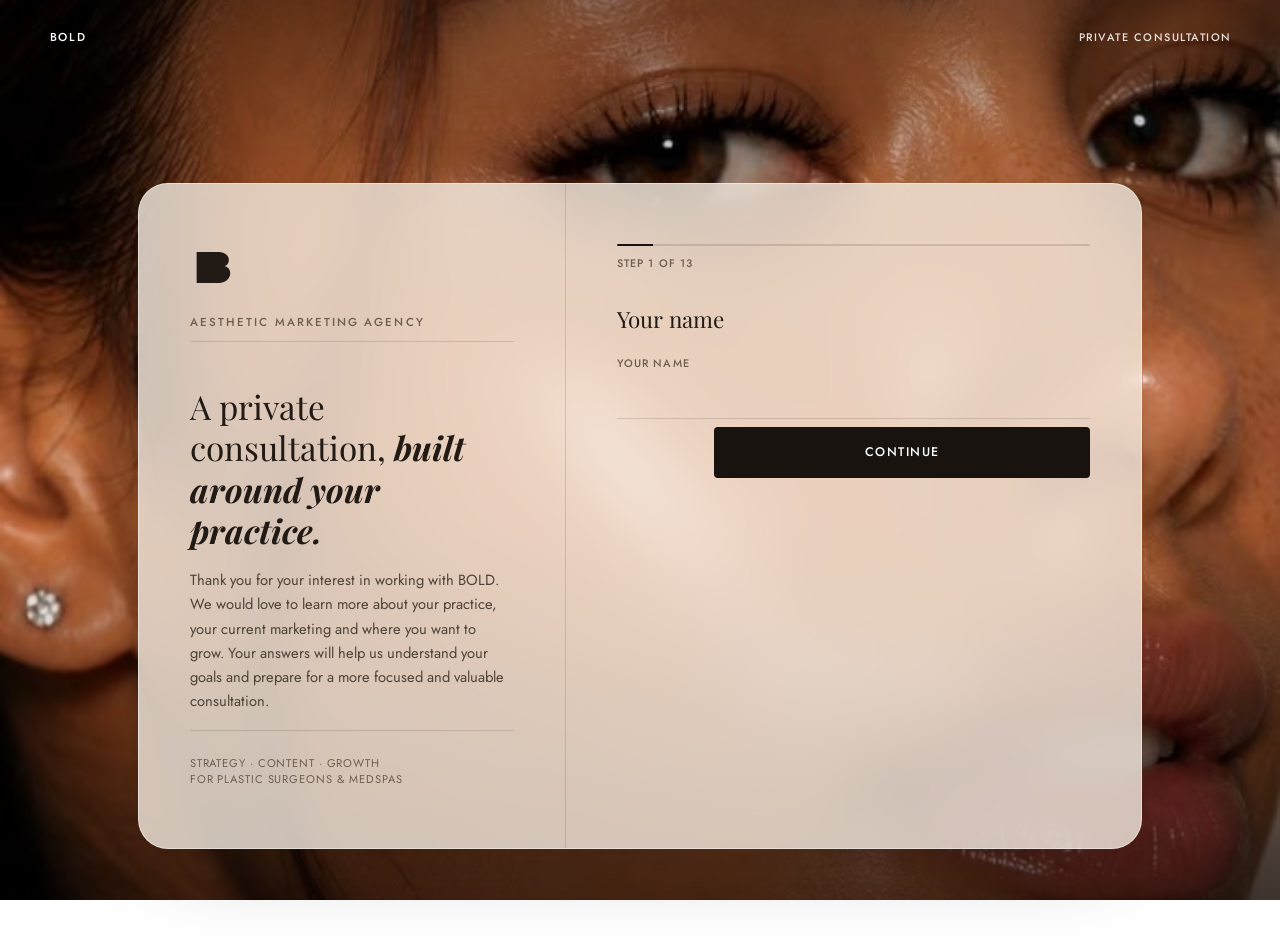
==== consultation/index.html @ db2fed60 "Add /consultation preview - multi-step BOLD Consultation form (not live) PREVIEW ONLY - on this bran" ====
<!doctype html>
<html lang="en">
<head>
  <meta charset="UTF-8" />
  <meta name="viewport" content="width=device-width, initial-scale=1, viewport-fit=cover" />
  <title>BOLD Consultation</title>
  <meta name="description" content="Request a consultation with BOLD, the aesthetic marketing agency for plastic surgeons and medspas." />
  <meta name="theme-color" content="#f4ede3" />
  <meta name="robots" content="noindex" />
  <link rel="canonical" href="https://boldbma.com/consultation/" />

  <link rel="icon" type="image/svg+xml" href="/public/assets/bold-logo.svg" />
  <link rel="icon" type="image/png" sizes="32x32" href="/public/assets/favicon-32.png" />
  <link rel="icon" type="image/png" sizes="16x16" href="/public/assets/favicon-16.png" />
  <link rel="apple-touch-icon" sizes="180x180" href="/public/assets/apple-touch-icon.png" />

  <link rel="preload" as="font" type="font/woff2" href="/public/fonts/jost-500-normal.woff2" crossorigin />
  <link rel="preload" as="font" type="font/woff2" href="/public/fonts/playfair-display-400-italic.woff2" crossorigin />
  <link rel="preload" as="font" type="font/woff2" href="/public/fonts/playfair-display-400-normal.woff2" crossorigin />
  <link rel="stylesheet" href="/css/fonts.css" />
  <link rel="stylesheet" href="/css/styles.css" />
  <link rel="stylesheet" href="/css/consultation.css" />
  <script>document.documentElement.classList.add('js');</script>
</head>
<body class="consult-body">

  <div class="bg-fixed" aria-hidden="true">
    <picture>
      <source srcset="/public/assets/bold-background.avif" type="image/avif" />
      <source srcset="/public/assets/bold-background.webp" type="image/webp" />
      <img src="/public/assets/bold-background.jpg" alt="" class="bg-fixed__img" fetchpriority="high" />
    </picture>
    <div class="bg-fixed__scrim"></div>
  </div>

  <a class="skip-link" href="#main">Skip to content</a>

  <header class="site-nav consult-nav">
    <nav class="site-nav__inner" aria-label="Primary">
      <ul class="site-nav__group site-nav__group--left">
        <li><a href="/">BOLD</a></li>
      </ul>
      <ul class="site-nav__group site-nav__group--right">
        <li><span class="consult-nav__eyebrow">Private Consultation</span></li>
      </ul>
    </nav>
  </header>

  <main id="main" class="consult-main">
    <div class="panel-wrap consult-panel-wrap">
      <div class="panel consult-panel" id="consult-panel">

        <!-- Intro -->
        <div class="consult-col consult-intro">
          <svg class="consult-logo" viewBox="0 0 2172 724" role="img" aria-label="BOLD">
            <title>BOLD</title>
            <use href="#bold-wordmark-path"></use>
          </svg>
          <p class="eyebrow">Aesthetic Marketing Agency</p>
          <h1 class="consult-intro__title">A private consultation, <em>built around your practice.</em></h1>
          <p class="consult-intro__copy">
            Thank you for your interest in working with BOLD. We would love to
            learn more about your practice, your current marketing and where
            you want to grow. Your answers will help us understand your goals
            and prepare for a more focused and valuable consultation.
          </p>
          <p class="consult-intro__meta">Strategy &middot; Content &middot; Growth<br />For Plastic Surgeons &amp; Medspas</p>
        </div>

        <!-- Form column -->
        <div class="consult-col consult-form-col">

          <div class="progress" aria-hidden="true">
            <div class="progress__track"><div class="progress__fill" id="progress-fill"></div></div>
            <p class="progress__label" id="progress-label">Step 1 of 13</p>
          </div>

          <form id="consult-form" class="consult-form" novalidate>
            <input type="hidden" name="leadSource" value="BOLD Outreach Consultation" />
            <input type="hidden" name="submissionId" id="submission-id" />

            <div class="steps" id="steps"></div>

            <div class="step-nav">
              <button type="button" class="step-btn step-btn--back" id="btn-back">Back</button>
              <button type="button" class="step-btn step-btn--next" id="btn-next">Continue</button>
              <button type="submit" class="submit-btn step-btn--submit" id="btn-submit" hidden>
                <span>Request Consultation</span>
                <svg viewBox="0 0 24 24" fill="none" stroke="currentColor" stroke-width="1.5"><path d="M5 12h14M13 6l6 6-6 6"/></svg>
              </button>
            </div>

            <p class="form-status" id="form-status" role="status" aria-live="polite"></p>
          </form>

          <div class="consult-success" id="consult-success" hidden>
            <p class="eyebrow">Consultation Received</p>
            <h2 class="consult-success__title">Thank you.</h2>
            <p>Your consultation request has been received.</p>
            <p>Our team will review your information carefully and be in touch with the next steps.</p>
            <p class="consult-success__sign">BOLD<br /><span>Aesthetic Marketing Agency</span></p>
          </div>

        </div>
      </div>
    </div>

    <svg width="0" height="0" style="position:absolute" aria-hidden="true">
      <defs>
        <path id="bold-wordmark-path" d="M 97 116 L 97 119 L 96 120 L 96 564 L 97 565 L 423 565 L 424 564 L 433 564 L 434 563 L 440 563 L 441 562 L 447 562 L 448 561 L 452 561 L 453 560 L 457 560 L 458 559 L 461 559 L 462 558 L 465 558 L 466 557 L 468 557 L 469 556 L 472 556 L 473 555 L 475 555 L 476 554 L 478 554 L 479 553 L 481 553 L 482 552 L 484 552 L 489 549 L 491 549 L 494 547 L 496 547 L 497 546 L 498 546 L 499 545 L 500 545 L 501 544 L 502 544 L 503 543 L 504 543 L 505 542 L 508 541 L 510 539 L 511 539 L 512 538 L 515 537 L 517 535 L 518 535 L 520 533 L 521 533 L 523 531 L 524 531 L 527 528 L 528 528 L 531 525 L 532 525 L 537 520 L 538 520 L 550 508 L 550 507 L 555 502 L 555 501 L 561 494 L 562 491 L 566 486 L 566 485 L 567 484 L 567 483 L 568 482 L 568 481 L 569 480 L 569 479 L 572 474 L 572 472 L 574 469 L 574 467 L 575 466 L 575 464 L 576 463 L 576 461 L 577 460 L 577 458 L 578 457 L 578 454 L 579 453 L 579 450 L 580 449 L 580 444 L 581 443 L 581 435 L 582 434 L 582 413 L 581 412 L 581 405 L 580 404 L 580 400 L 579 399 L 579 395 L 578 394 L 578 391 L 577 390 L 577 388 L 576 387 L 576 385 L 575 384 L 575 382 L 573 379 L 573 377 L 572 376 L 572 375 L 571 374 L 570 371 L 566 366 L 565 363 L 559 356 L 559 355 L 549 345 L 548 345 L 543 340 L 542 340 L 537 336 L 534 335 L 532 333 L 531 333 L 530 332 L 529 332 L 528 331 L 527 331 L 526 330 L 525 330 L 520 327 L 518 327 L 517 326 L 516 326 L 515 325 L 513 325 L 510 323 L 507 323 L 504 321 L 505 320 L 506 320 L 507 319 L 510 318 L 512 316 L 515 315 L 517 313 L 520 312 L 522 310 L 523 310 L 527 306 L 528 306 L 541 293 L 541 292 L 544 289 L 544 288 L 547 285 L 547 284 L 549 282 L 549 281 L 550 280 L 550 279 L 551 278 L 551 277 L 552 276 L 552 275 L 555 270 L 555 268 L 557 265 L 557 262 L 558 261 L 558 259 L 559 258 L 559 255 L 560 254 L 560 250 L 561 249 L 561 241 L 562 240 L 562 223 L 561 222 L 561 215 L 560 214 L 560 210 L 559 209 L 559 205 L 558 204 L 558 202 L 557 201 L 557 198 L 556 197 L 556 195 L 555 194 L 555 193 L 554 192 L 554 191 L 553 190 L 553 189 L 552 188 L 552 187 L 551 186 L 551 185 L 550 184 L 550 183 L 549 182 L 548 179 L 546 177 L 545 174 L 542 171 L 542 170 L 538 166 L 538 165 L 528 155 L 527 155 L 518 147 L 517 147 L 512 143 L 509 142 L 507 140 L 504 139 L 502 137 L 501 137 L 500 136 L 499 136 L 494 133 L 492 133 L 489 131 L 487 131 L 482 128 L 480 128 L 479 127 L 477 127 L 476 126 L 474 126 L 473 125 L 471 125 L 470 124 L 467 124 L 466 123 L 464 123 L 463 122 L 459 122 L 458 121 L 454 121 L 453 120 L 448 120 L 447 119 L 442 119 L 441 118 L 434 118 L 433 117 L 416 117 L 415 116 Z" fill="currentColor"/>
      </defs>
    </svg>
  </main>

  <script type="module" src="/consultation/consultation.js"></script>
</body>
</html>
---- css/fonts.css ----
/* Self-hosted BOLD site fonts (Latin subset only) — Playfair Display + Jost.
   Downloaded once from Google Fonts, served locally so the site has no
   third-party runtime dependency and no extra DNS/TLS round trip.
   Only the weights/styles actually used in css/styles.css are included. */

@font-face {
  font-family: 'Jost';
  font-style: normal;
  font-weight: 400;
  font-display: swap;
  src: url('/public/fonts/jost-400-normal.woff2') format('woff2');
}

@font-face {
  font-family: 'Jost';
  font-style: normal;
  font-weight: 500;
  font-display: swap;
  src: url('/public/fonts/jost-500-normal.woff2') format('woff2');
}

@font-face {
  font-family: 'Playfair Display';
  font-style: normal;
  font-weight: 400;
  font-display: swap;
  src: url('/public/fonts/playfair-display-400-normal.woff2') format('woff2');
}

@font-face {
  font-family: 'Playfair Display';
  font-style: italic;
  font-weight: 400;
  font-display: swap;
  src: url('/public/fonts/playfair-display-400-italic.woff2') format('woff2');
}

@font-face {
  font-family: 'Playfair Display';
  font-style: italic;
  font-weight: 700;
  font-display: swap;
  src: url('/public/fonts/playfair-display-700-italic.woff2') format('woff2');
}
---- css/styles.css ----
/* =========================================================
   BOLD — Aesthetic Marketing Agency
   Editorial aesthetic-campaign site. Fixed photograph background,
   content scrolls independently above it inside one translucent
   ivory panel. See README for architecture notes.
   ========================================================= */

/* ---------- Design tokens ---------- */
:root {
  --ivory: #f4ede3;
  --ivory-rgb: 244, 237, 227;
  --panel-bg: rgba(var(--ivory-rgb), 0.80);
  --panel-border: rgba(255, 255, 255, 0.45);
  --ink: #221b15;
  --ink-soft: #4d4238;
  --ink-faint: rgba(34, 27, 21, 0.14);
  --taupe: #6e5e4e;
  --white: #ffffff;
  --btn-black: #18130f;
  --btn-black-hover: #2b231c;

  --font-serif: "Playfair Display", Georgia, "Times New Roman", serif;
  --font-sans: "Jost", "Helvetica Neue", Helvetica, Arial, sans-serif;

  --nav-h: clamp(4.5rem, 9vh, 6rem);
  --panel-inset: clamp(1rem, 7vw, 14rem);
  --panel-radius: clamp(18px, 2.4vw, 30px);

  --ease: cubic-bezier(0.22, 1, 0.36, 1);
}

/* ---------- Reset ---------- */
*,
*::before,
*::after {
  box-sizing: border-box;
}

html {
  -webkit-text-size-adjust: 100%;
  text-size-adjust: 100%;
}

/* No overflow rule on html/body: setting `overflow` here (even just
   overflow-x) turns body into iOS Safari's scrolling container, which
   makes it compute position:fixed descendants relative to the document
   instead of the real viewport — breaking the fixed background below.
   The layout itself doesn't overflow horizontally, so this isn't needed. */
body {
  margin: 0;
  min-height: 100vh;
  /* Transparent: cream/ivory belongs only to the foreground panel/cards.
     The fixed photograph (.bg-fixed) is the page's only true background. */
  background: transparent;
  color: var(--ink);
  font-family: var(--font-sans);
  font-size: 16px;
  line-height: 1.5;
  -webkit-font-smoothing: antialiased;
}

img {
  max-width: 100%;
  display: block;
}

ul {
  list-style: none;
  margin: 0;
  padding: 0;
}

a {
  color: inherit;
  text-decoration: none;
}

button {
  font: inherit;
  color: inherit;
  background: none;
  border: none;
  cursor: pointer;
}

h1, h2, h3, p {
  margin: 0;
}

.sr-only {
  position: absolute;
  width: 1px;
  height: 1px;
  padding: 0;
  margin: -1px;
  overflow: hidden;
  clip: rect(0, 0, 0, 0);
  white-space: nowrap;
  border: 0;
}

.skip-link {
  position: absolute;
  top: -100%;
  left: 1rem;
  z-index: 100;
  background: var(--ink);
  color: var(--white);
  padding: 0.75rem 1.25rem;
  border-radius: 4px;
  font-family: var(--font-sans);
  font-size: 0.85rem;
  transition: top 0.2s var(--ease);
}

.skip-link:focus {
  top: 1rem;
}

:focus-visible {
  outline: 2px solid var(--ink);
  outline-offset: 3px;
}

.bg-fixed :focus-visible,
.site-nav :focus-visible,
.hero :focus-visible,
.site-footer :focus-visible {
  outline-color: var(--white);
}

/* ---------- Fixed beauty photograph background ---------- */
/* Uses position:fixed (not background-attachment:fixed) so it stays
   visually stationary across desktop AND mobile browsers, where
   background-attachment:fixed is unreliable/disabled (notably iOS Safari). */
.bg-fixed {
  position: fixed;
  inset: 0;
  z-index: -1;
  overflow: hidden;
  background: var(--ink);
}

.bg-fixed picture,
.bg-fixed__img {
  width: 100%;
  height: 100%;
  display: block;
}

.bg-fixed__img {
  object-fit: cover;
  object-position: 50% 28%;
}

.bg-fixed__scrim {
  position: absolute;
  inset: 0;
  background:
    linear-gradient(to bottom,
      rgba(0, 0, 0, 0.38) 0%,
      rgba(0, 0, 0, 0) 26%,
      rgba(0, 0, 0, 0) 60%,
      rgba(0, 0, 0, 0.58) 100%);
  pointer-events: none;
}

@media (min-width: 640px) {
  .bg-fixed__img {
    object-position: 50% 24%;
  }
}

@media (min-width: 1024px) {
  .bg-fixed__img {
    object-position: 50% 30%;
  }
}

/* ---------- Navigation ---------- */
.site-nav {
  position: relative;
  z-index: 20;
  padding: 1.5rem clamp(1.25rem, 4vw, 3rem) 0;
}

.site-nav__inner {
  display: flex;
  align-items: center;
  justify-content: space-between;
  gap: 1rem;
}

.site-nav__group {
  display: flex;
  align-items: center;
  gap: clamp(1.25rem, 2.5vw, 2.25rem);
}

.site-nav a {
  color: var(--white);
  font-family: var(--font-sans);
  font-size: 0.72rem;
  font-weight: 500;
  letter-spacing: 0.16em;
  text-transform: uppercase;
  text-shadow: 0 1px 8px rgba(0, 0, 0, 0.25);
  padding: 0.35rem 0.1rem;
  transition: opacity 0.2s var(--ease);
}

.site-nav a:hover,
.site-nav a:focus-visible {
  opacity: 0.72;
}

.site-nav__toggle {
  display: none;
  align-items: center;
  gap: 0.5rem;
  color: var(--white);
}

.site-nav__toggle-label {
  font-size: 0.7rem;
  letter-spacing: 0.16em;
  text-transform: uppercase;
  text-shadow: 0 1px 8px rgba(0, 0, 0, 0.25);
}

.site-nav__toggle-icon {
  position: relative;
  width: 20px;
  height: 1px;
  background: var(--white);
}

.site-nav__toggle-icon::before,
.site-nav__toggle-icon::after {
  content: "";
  position: absolute;
  left: 0;
  width: 20px;
  height: 1px;
  background: var(--white);
  transition: transform 0.2s var(--ease);
}

.site-nav__toggle-icon::before {
  top: -6px;
}

.site-nav__toggle-icon::after {
  top: 6px;
}

.site-nav__toggle[aria-expanded="true"] .site-nav__toggle-icon {
  background: transparent;
}

.site-nav__toggle[aria-expanded="true"] .site-nav__toggle-icon::before {
  transform: translateY(6px) rotate(45deg);
}

.site-nav__toggle[aria-expanded="true"] .site-nav__toggle-icon::after {
  transform: translateY(-6px) rotate(-45deg);
}

.mobile-menu {
  margin: 0.9rem clamp(1.25rem, 4vw, 3rem) 0;
  background: var(--panel-bg);
  backdrop-filter: blur(20px) saturate(1.1);
  -webkit-backdrop-filter: blur(20px) saturate(1.1);
  border: 1px solid var(--panel-border);
  border-radius: 16px;
  overflow: hidden;
}

.mobile-menu ul {
  display: flex;
  flex-direction: column;
}

.mobile-menu li + li {
  border-top: 1px solid var(--ink-faint);
}

.mobile-menu a {
  display: block;
  padding: 1rem 1.25rem;
  color: var(--ink);
  font-size: 0.75rem;
  font-weight: 500;
  letter-spacing: 0.14em;
  text-transform: uppercase;
}

@media (max-width: 719px) {
  .site-nav__group--left,
  .site-nav__group--right {
    display: none;
  }

  .site-nav__toggle {
    display: inline-flex;
    margin-left: auto;
  }
}

@media (min-width: 720px) {
  .mobile-menu {
    display: none !important;
  }
}

/* ---------- Hero ---------- */
.hero {
  position: relative;
  z-index: 5;
  display: flex;
  align-items: flex-start;
  justify-content: center;
  padding: clamp(2.5rem, 10vh, 6rem) clamp(1.25rem, 6vw, 3rem) 0;
  text-align: center;
}

.hero__inner {
  width: 100%;
  max-width: 1200px;
  display: flex;
  flex-direction: column;
  align-items: center;
}

.hero__logo {
  width: clamp(280px, 62vw, 920px);
  height: auto;
  color: var(--white);
  filter: drop-shadow(0 4px 24px rgba(0, 0, 0, 0.22));
}

.hero__slogan {
  margin-top: clamp(0.6rem, 2vw, 1.15rem);
  color: var(--white);
  font-family: var(--font-serif);
  font-style: italic;
  font-weight: 400;
  font-size: clamp(1rem, 2.3vw, 1.55rem);
  letter-spacing: 0.01em;
  text-shadow: 0 1px 12px rgba(0, 0, 0, 0.28);
}

.hero__slogan em {
  font-style: italic;
}

/* ---------- Panel wrap / translucent content panel ---------- */
.panel-wrap {
  position: relative;
  z-index: 10;
  padding: 0 var(--panel-inset);
  margin-top: clamp(2.25rem, 7vw, 9.25rem);
}

.panel {
  background: var(--panel-bg);
  backdrop-filter: blur(22px) saturate(1.15);
  -webkit-backdrop-filter: blur(22px) saturate(1.15);
  border: 1px solid var(--panel-border);
  border-radius: var(--panel-radius);
  box-shadow: 0 30px 80px -30px rgba(20, 14, 9, 0.4);
  display: grid;
  grid-template-columns: 1fr;
  overflow: hidden;
}

/* Panel starts visible by default (no-JS / progressive enhancement).
   Only when JS has confirmed it can run the reveal do we hide it first,
   then fade it in via .is-visible (see js/main.js). */
.js .panel {
  opacity: 0;
  transform: translateY(18px);
}

.js .panel.is-visible {
  opacity: 1;
  transform: none;
  transition: opacity 0.7s var(--ease), transform 0.7s var(--ease);
}

@media (prefers-reduced-motion: reduce) {
  .js .panel {
    opacity: 1;
    transform: none;
  }
}

.panel__col {
  padding: clamp(2rem, 5vw, 3.75rem) clamp(1.5rem, 4vw, 3.5rem);
}

.panel__col--enquiry {
  border-top: 1px solid var(--ink-faint);
}

@media (min-width: 900px) {
  .panel {
    grid-template-columns: 1fr 1fr;
  }

  .panel__col--enquiry {
    border-top: none;
    border-left: 1px solid var(--ink-faint);
  }
}

.eyebrow {
  font-family: var(--font-sans);
  font-size: 0.72rem;
  font-weight: 500;
  letter-spacing: 0.18em;
  text-transform: uppercase;
  color: var(--taupe);
  padding-bottom: 0.6rem;
  margin-bottom: clamp(1.25rem, 3vw, 1.75rem);
  border-bottom: 1px solid var(--ink-faint);
  display: inline-block;
}

/* ---------- About column ---------- */
/* Editorial "italic pivot" system: Roman setup -> bold italic emphasis ->
   Roman setup -> bold italic resolution. The contrast between the two
   treatments carries the emphasis, not a uniform italic statement. */
.about__statement {
  font-family: var(--font-serif);
  font-size: clamp(1.55rem, 3.1vw, 2.5rem);
  line-height: 1.08;
  letter-spacing: -0.015em;
  text-align: left;
  color: var(--ink);
  margin-bottom: clamp(1.25rem, 2.5vw, 1.75rem);
}

.about__statement .roman {
  font-weight: 400;
  font-style: normal;
}

.about__statement .bold-italic {
  font-weight: 700;
  font-style: italic;
}

.about__copy {
  font-family: var(--font-sans);
  font-size: 0.97rem;
  line-height: 1.7;
  color: var(--ink-soft);
  max-width: 42ch;
}

.about__copy + .about__copy {
  margin-top: 1rem;
}

.principles {
  margin-top: clamp(1.75rem, 3.5vw, 2.5rem);
  border-top: 1px solid var(--ink-faint);
}

.principles__item {
  display: flex;
  align-items: center;
  gap: 0.9rem;
  padding: 0.95rem 0;
  border-bottom: 1px solid var(--ink-faint);
}

.principles__icon {
  flex: none;
  width: 22px;
  height: 22px;
  color: var(--ink);
  opacity: 0.82;
}

.principles__icon svg {
  width: 100%;
  height: 100%;
}

.principles__label {
  font-family: var(--font-sans);
  font-size: 0.74rem;
  font-weight: 500;
  letter-spacing: 0.1em;
  text-transform: uppercase;
  color: var(--ink);
}

/* ---------- Enquiry form ---------- */
.enquiry-form {
  display: flex;
  flex-direction: column;
  gap: 1.35rem;
}

.field-row {
  display: grid;
  grid-template-columns: 1fr;
  gap: 1.35rem;
}

@media (min-width: 560px) {
  .field-row {
    grid-template-columns: 1fr 1fr;
    gap: 1.35rem 1.5rem;
  }
}

.field {
  display: flex;
  flex-direction: column;
}

.field label {
  font-family: var(--font-sans);
  font-size: 0.68rem;
  font-weight: 500;
  letter-spacing: 0.1em;
  text-transform: uppercase;
  color: var(--taupe);
  margin-bottom: 0.5rem;
}

.field input,
.field select,
.field textarea {
  font-family: var(--font-sans);
  font-size: 1rem;
  color: var(--ink);
  background: transparent;
  border: none;
  border-bottom: 1px solid var(--ink-faint);
  padding: 0.4rem 0.05rem 0.55rem;
  border-radius: 0;
  width: 100%;
  transition: border-color 0.2s var(--ease);
}

.field input::placeholder,
.field textarea::placeholder {
  color: var(--taupe);
  opacity: 0.75;
}

.field input:hover,
.field select:hover,
.field textarea:hover {
  border-bottom-color: rgba(34, 27, 21, 0.3);
}

.field input:focus,
.field select:focus,
.field textarea:focus {
  outline: none;
  border-bottom-color: var(--ink);
}

.field.is-touched input:invalid,
.field.is-touched select:invalid {
  border-bottom-color: #a33d2e;
}

.field--select select {
  appearance: none;
  -webkit-appearance: none;
  background-image: url("data:image/svg+xml,%3Csvg xmlns='http://www.w3.org/2000/svg' viewBox='0 0 24 24' fill='none' stroke='%236e5e4e' stroke-width='1.4' stroke-linecap='round' stroke-linejoin='round'%3E%3Cpath d='M6 9l6 6 6-6'/%3E%3C/svg%3E");
  background-repeat: no-repeat;
  background-position: right 0.1rem center;
  background-size: 14px;
  padding-right: 1.4rem;
  cursor: pointer;
}

.field--select select:invalid {
  color: var(--taupe);
}

.field--message textarea {
  border: 1px solid var(--ink-faint);
  border-radius: 4px;
  padding: 0.9rem 1rem;
  resize: vertical;
  min-height: 7.5rem;
  background: rgba(255, 255, 255, 0.3);
}

.field--message textarea:focus {
  border-color: var(--ink);
}

.form-status {
  font-family: var(--font-sans);
  font-size: 0.85rem;
  line-height: 1.5;
  color: var(--ink-soft);
  min-height: 1.2em;
}

.form-status[data-state="error"] {
  color: #a33d2e;
}

.form-status[data-state="success"] {
  color: #3f6b4a;
}

.submit-btn {
  display: flex;
  align-items: center;
  justify-content: space-between;
  width: 100%;
  background: var(--btn-black);
  color: var(--white);
  font-family: var(--font-sans);
  font-size: 0.8rem;
  font-weight: 500;
  letter-spacing: 0.14em;
  text-transform: uppercase;
  padding: 1.05rem 1.4rem;
  border-radius: 4px;
  transition: background-color 0.2s var(--ease), transform 0.2s var(--ease);
}

.submit-btn:hover {
  background: var(--btn-black-hover);
}

.submit-btn:active {
  transform: scale(0.99);
}

.submit-btn svg {
  width: 18px;
  height: 18px;
  transition: transform 0.2s var(--ease);
}

.submit-btn:hover svg {
  transform: translateX(3px);
}

.submit-btn:disabled {
  opacity: 0.6;
  cursor: default;
}

/* ---------- Footer ---------- */
.site-footer {
  position: relative;
  z-index: 5;
  display: flex;
  flex-direction: column;
  align-items: center;
  gap: 0.75rem;
  padding: clamp(2.5rem, 6vw, 3.5rem) 1.5rem clamp(2.25rem, 5vw, 3rem);
  color: var(--white);
  text-align: center;
}

.site-footer p {
  font-family: var(--font-sans);
  font-size: 0.72rem;
  letter-spacing: 0.08em;
  text-shadow: 0 1px 8px rgba(0, 0, 0, 0.25);
}

.site-footer__links {
  display: flex;
  gap: 1.5rem;
}

.site-footer__links a {
  font-family: var(--font-sans);
  font-size: 0.68rem;
  font-weight: 500;
  letter-spacing: 0.14em;
  text-transform: uppercase;
  text-shadow: 0 1px 8px rgba(0, 0, 0, 0.25);
  transition: opacity 0.2s var(--ease);
}

.site-footer__links a:hover,
.site-footer__links a:focus-visible {
  opacity: 0.72;
}

@media (min-width: 720px) {
  .site-footer {
    flex-direction: row;
    justify-content: space-between;
    padding-left: clamp(1.25rem, 4vw, 3rem);
    padding-right: clamp(1.25rem, 4vw, 3rem);
    text-align: left;
  }
}

/* ---------- Reduced motion ---------- */
@media (prefers-reduced-motion: reduce) {
  * {
    scroll-behavior: auto !important;
    animation-duration: 0.01ms !important;
    animation-iteration-count: 1 !important;
    transition-duration: 0.01ms !important;
  }
}

html {
  scroll-behavior: smooth;
}
---- css/consultation.css ----
/* BOLD Consultation — multi-step experience.
   Extends styles.css (same tokens, fonts, panel/field patterns) rather
   than redefining them, so this page stays visually identical to the
   rest of boldbma.com. Preview build — not linked from the live nav
   and not yet wired to a submission backend (see consultation.js). */

/* Author rules below set `display` on several elements that also use the
   native [hidden] attribute (the submit button, the success panel) — an
   explicit display value always beats the browser's default [hidden]
   rule, so this makes [hidden] win back, exactly as it should. */
[hidden] {
  display: none !important;
}

.consult-nav__eyebrow {
  font-family: var(--font-sans);
  font-size: 0.68rem;
  font-weight: 500;
  letter-spacing: 0.14em;
  text-transform: uppercase;
  color: var(--white);
  opacity: 0.85;
}

.consult-main {
  position: relative;
  z-index: 5;
  min-height: 100vh;
  display: flex;
  align-items: center;
  padding: clamp(6.5rem, 12vh, 8rem) clamp(1.25rem, 6vw, 3rem) clamp(3rem, 8vh, 5rem);
}

.consult-panel-wrap {
  width: 100%;
  padding: 0 var(--panel-inset);
  margin: 0 auto;
}

.consult-panel {
  grid-template-columns: 1fr;
}

/* This page has no scroll-reveal script (unlike the homepage's main.js) —
   the panel should simply always be visible, not fade in on scroll. */
.js .consult-panel,
.js .consult-panel.is-visible {
  opacity: 1 !important;
  transform: none !important;
}

@media (min-width: 900px) {
  .consult-panel {
    grid-template-columns: 0.85fr 1.15fr;
  }
}

.consult-col {
  padding: clamp(2rem, 5vw, 3.75rem) clamp(1.5rem, 4vw, 3.5rem);
}

.consult-intro {
  display: flex;
  flex-direction: column;
  gap: 1rem;
}

.consult-logo {
  width: clamp(110px, 14vw, 150px);
  height: auto;
  color: var(--ink);
  margin-bottom: 0.25rem;
}

.consult-intro__title {
  font-family: var(--font-serif);
  font-weight: 400;
  font-size: clamp(1.5rem, 2.6vw, 2.1rem);
  line-height: 1.25;
  color: var(--ink);
  margin: 0;
}

.consult-intro__title em {
  font-style: italic;
  font-weight: 700;
}

.consult-intro__copy {
  font-family: var(--font-sans);
  font-size: 0.92rem;
  line-height: 1.65;
  color: var(--ink-soft);
  margin: 0;
}

.consult-intro__meta {
  font-family: var(--font-sans);
  font-size: 0.7rem;
  letter-spacing: 0.08em;
  text-transform: uppercase;
  color: var(--taupe);
  margin-top: auto;
  padding-top: 1.5rem;
  border-top: 1px solid var(--ink-faint);
}

.consult-form-col {
  border-top: 1px solid var(--ink-faint);
}

@media (min-width: 900px) {
  .consult-form-col {
    border-top: none;
    border-left: 1px solid var(--ink-faint);
  }
}

/* ---------- Progress ---------- */
.progress {
  margin-bottom: 2rem;
}

.progress__track {
  height: 2px;
  background: var(--ink-faint);
  border-radius: 2px;
  overflow: hidden;
}

.progress__fill {
  height: 100%;
  width: 7.6923%; /* 1/13 */
  background: var(--btn-black);
  transition: width 0.4s var(--ease);
}

.progress__label {
  margin-top: 0.6rem;
  font-family: var(--font-sans);
  font-size: 0.68rem;
  font-weight: 500;
  letter-spacing: 0.1em;
  text-transform: uppercase;
  color: var(--taupe);
}

/* ---------- Steps ---------- */
.step {
  display: none;
  flex-direction: column;
  gap: 1.35rem;
  animation: step-in 0.35s var(--ease);
}

.step.is-active {
  display: flex;
}

@keyframes step-in {
  from { opacity: 0; transform: translateY(8px); }
  to { opacity: 1; transform: none; }
}

.step__question {
  font-family: var(--font-serif);
  font-size: clamp(1.15rem, 2vw, 1.4rem);
  font-weight: 400;
  color: var(--ink);
  margin: 0;
  line-height: 1.35;
}

.step__hint {
  font-family: var(--font-sans);
  font-size: 0.78rem;
  color: var(--taupe);
  margin: -0.75rem 0 0;
}

/* ---------- Choice cards (replaces native <select> for a premium,
   tappable multi-step interaction; text/email/textarea fields below
   reuse styles.css's existing .field pattern unchanged) ---------- */
.choice-group {
  display: flex;
  flex-direction: column;
  gap: 0.65rem;
}

.choice-card {
  position: relative;
  display: block;
  cursor: pointer;
}

.choice-card input {
  position: absolute;
  opacity: 0;
  width: 1px;
  height: 1px;
}

.choice-card__face {
  display: flex;
  align-items: center;
  justify-content: space-between;
  gap: 1rem;
  padding: 0.95rem 1.15rem;
  border: 1px solid var(--ink-faint);
  border-radius: 6px;
  background: rgba(255, 255, 255, 0.25);
  font-family: var(--font-sans);
  font-size: 0.92rem;
  color: var(--ink);
  transition: border-color 0.2s var(--ease), background-color 0.2s var(--ease);
}

.choice-card__dot {
  flex: 0 0 auto;
  width: 16px;
  height: 16px;
  border-radius: 50%;
  border: 1px solid var(--taupe);
  position: relative;
}

.choice-card__dot::after {
  content: "";
  position: absolute;
  inset: 3px;
  border-radius: 50%;
  background: var(--btn-black);
  transform: scale(0);
  transition: transform 0.15s var(--ease);
}

.choice-card:hover .choice-card__face {
  border-color: rgba(34, 27, 21, 0.35);
}

.choice-card input:checked + .choice-card__face {
  border-color: var(--ink);
  background: rgba(255, 255, 255, 0.55);
}

.choice-card input:checked + .choice-card__face .choice-card__dot::after {
  transform: scale(1);
}

.choice-card input:focus-visible + .choice-card__face {
  outline: 2px solid var(--ink);
  outline-offset: 2px;
}

/* Conditional follow-up shown inline under a choice question */
.conditional-field {
  overflow: hidden;
  max-height: 0;
  opacity: 0;
  transition: max-height 0.3s var(--ease), opacity 0.25s var(--ease), margin 0.3s var(--ease);
}

.conditional-field.is-visible {
  max-height: 12rem;
  opacity: 1;
  margin-top: 0.25rem;
}

/* ---------- Step navigation ---------- */
.step-nav {
  display: flex;
  gap: 0.9rem;
  margin-top: 0.5rem;
}

.step-btn {
  font-family: var(--font-sans);
  font-size: 0.78rem;
  font-weight: 500;
  letter-spacing: 0.12em;
  text-transform: uppercase;
  border-radius: 4px;
  padding: 0.95rem 1.3rem;
  transition: background-color 0.2s var(--ease), border-color 0.2s var(--ease), opacity 0.2s var(--ease);
}

.step-btn--back {
  background: transparent;
  border: 1px solid var(--ink-faint);
  color: var(--ink-soft);
}

.step-btn--back:hover {
  border-color: var(--ink);
}

.step-btn--back[disabled] {
  opacity: 0;
  pointer-events: none;
}

.step-btn--next {
  flex: 1;
  background: var(--btn-black);
  color: var(--white);
  border: none;
}

.step-btn--next:hover {
  background: var(--btn-black-hover);
}

.step-btn--submit {
  flex: 1;
}

/* ---------- Success state ---------- */
.consult-success {
  display: flex;
  flex-direction: column;
  gap: 0.9rem;
}

.consult-success p {
  font-family: var(--font-sans);
  font-size: 0.95rem;
  line-height: 1.6;
  color: var(--ink-soft);
  margin: 0;
}

.consult-success__title {
  font-family: var(--font-serif);
  font-style: italic;
  font-weight: 700;
  font-size: clamp(1.6rem, 3vw, 2.1rem);
  color: var(--ink);
  margin: 0;
}

.consult-success__sign {
  margin-top: 1rem !important;
  padding-top: 1.25rem;
  border-top: 1px solid var(--ink-faint);
  font-family: var(--font-sans);
  font-size: 0.7rem;
  letter-spacing: 0.14em;
  text-transform: uppercase;
  color: var(--ink);
}

.consult-success__sign span {
  display: block;
  margin-top: 0.3rem;
  font-size: 0.65rem;
  letter-spacing: 0.06em;
  color: var(--taupe);
  text-transform: none;
}

/* ---------- Responsive ---------- */
@media (max-width: 559px) {
  .consult-main {
    align-items: flex-start;
  }
  .consult-panel-wrap {
    padding: 0 1rem;
  }
  .consult-intro {
    padding-bottom: 0.5rem;
  }
  .step-nav {
    flex-direction: column-reverse;
  }
  .step-btn--back {
    text-align: center;
  }
}
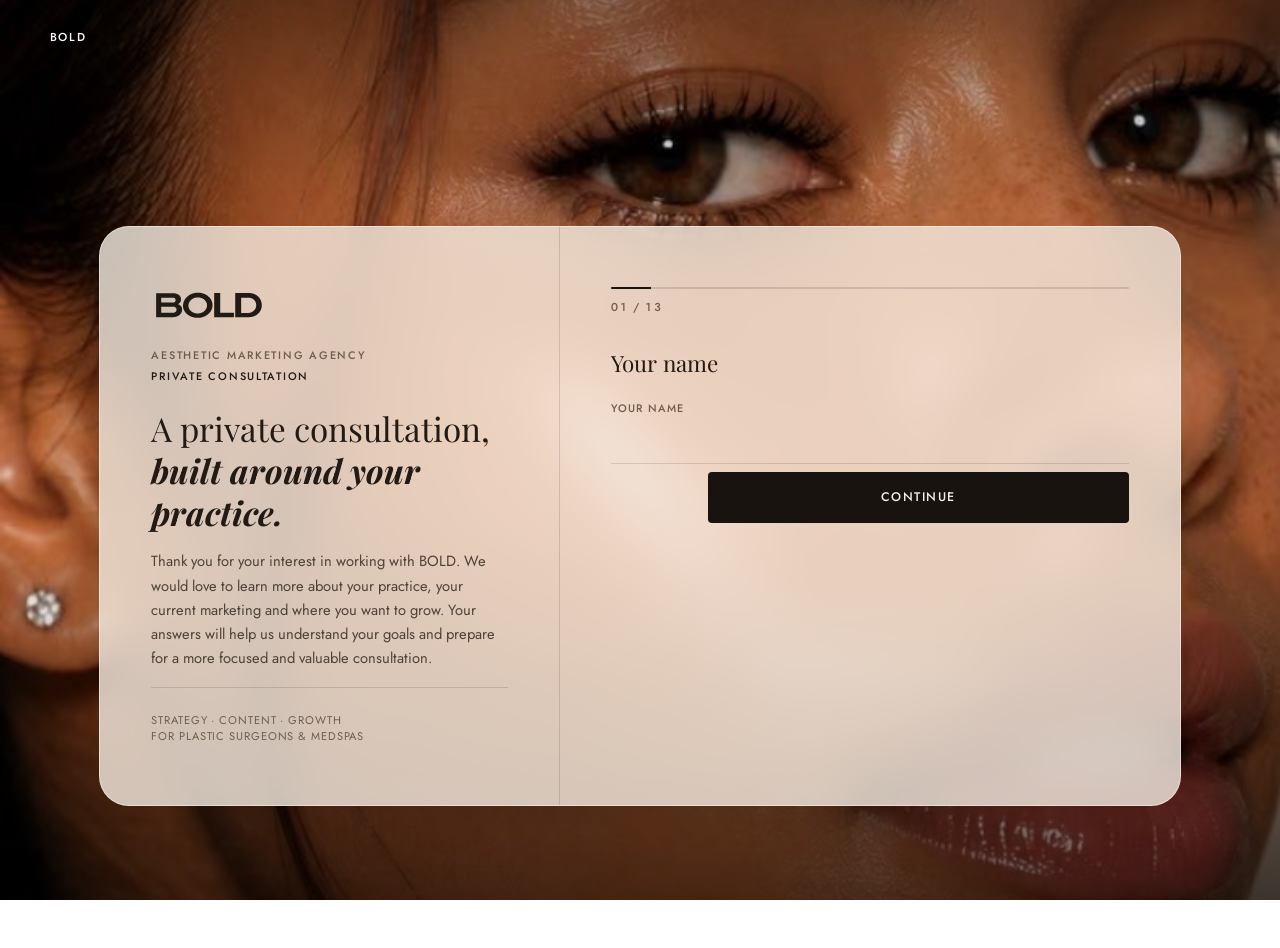
==== commit 7577547c: "Fix consultation nav bug + broken logo, redesign per founder feedback Two real bugs, both confirmed " ====
--- a/consultation/index.html
+++ b/consultation/index.html
@@ -40,9 +40,7 @@
       <ul class="site-nav__group site-nav__group--left">
         <li><a href="/">BOLD</a></li>
       </ul>
-      <ul class="site-nav__group site-nav__group--right">
-        <li><span class="consult-nav__eyebrow">Private Consultation</span></li>
-      </ul>
+      <ul class="site-nav__group site-nav__group--right"></ul>
     </nav>
   </header>
 
@@ -51,12 +49,15 @@
       <div class="panel consult-panel" id="consult-panel">
 
         <!-- Intro -->
-        <div class="consult-col consult-intro">
+        <div class="consult-col consult-intro" id="consult-intro">
           <svg class="consult-logo" viewBox="0 0 2172 724" role="img" aria-label="BOLD">
             <title>BOLD</title>
             <use href="#bold-wordmark-path"></use>
           </svg>
-          <p class="eyebrow">Aesthetic Marketing Agency</p>
+          <p class="consult-intro__eyebrows">
+            <span>Aesthetic Marketing Agency</span>
+            <span>Private Consultation</span>
+          </p>
           <h1 class="consult-intro__title">A private consultation, <em>built around your practice.</em></h1>
           <p class="consult-intro__copy">
             Thank you for your interest in working with BOLD. We would love to
@@ -72,7 +73,7 @@
 
           <div class="progress" aria-hidden="true">
             <div class="progress__track"><div class="progress__fill" id="progress-fill"></div></div>
-            <p class="progress__label" id="progress-label">Step 1 of 13</p>
+            <p class="progress__label" id="progress-label">01 / 13</p>
           </div>
 
           <form id="consult-form" class="consult-form" novalidate>
@@ -107,11 +108,11 @@
 
     <svg width="0" height="0" style="position:absolute" aria-hidden="true">
       <defs>
-        <path id="bold-wordmark-path" d="M 97 116 L 97 119 L 96 120 L 96 564 L 97 565 L 423 565 L 424 564 L 433 564 L 434 563 L 440 563 L 441 562 L 447 562 L 448 561 L 452 561 L 453 560 L 457 560 L 458 559 L 461 559 L 462 558 L 465 558 L 466 557 L 468 557 L 469 556 L 472 556 L 473 555 L 475 555 L 476 554 L 478 554 L 479 553 L 481 553 L 482 552 L 484 552 L 489 549 L 491 549 L 494 547 L 496 547 L 497 546 L 498 546 L 499 545 L 500 545 L 501 544 L 502 544 L 503 543 L 504 543 L 505 542 L 508 541 L 510 539 L 511 539 L 512 538 L 515 537 L 517 535 L 518 535 L 520 533 L 521 533 L 523 531 L 524 531 L 527 528 L 528 528 L 531 525 L 532 525 L 537 520 L 538 520 L 550 508 L 550 507 L 555 502 L 555 501 L 561 494 L 562 491 L 566 486 L 566 485 L 567 484 L 567 483 L 568 482 L 568 481 L 569 480 L 569 479 L 572 474 L 572 472 L 574 469 L 574 467 L 575 466 L 575 464 L 576 463 L 576 461 L 577 460 L 577 458 L 578 457 L 578 454 L 579 453 L 579 450 L 580 449 L 580 444 L 581 443 L 581 435 L 582 434 L 582 413 L 581 412 L 581 405 L 580 404 L 580 400 L 579 399 L 579 395 L 578 394 L 578 391 L 577 390 L 577 388 L 576 387 L 576 385 L 575 384 L 575 382 L 573 379 L 573 377 L 572 376 L 572 375 L 571 374 L 570 371 L 566 366 L 565 363 L 559 356 L 559 355 L 549 345 L 548 345 L 543 340 L 542 340 L 537 336 L 534 335 L 532 333 L 531 333 L 530 332 L 529 332 L 528 331 L 527 331 L 526 330 L 525 330 L 520 327 L 518 327 L 517 326 L 516 326 L 515 325 L 513 325 L 510 323 L 507 323 L 504 321 L 505 320 L 506 320 L 507 319 L 510 318 L 512 316 L 515 315 L 517 313 L 520 312 L 522 310 L 523 310 L 527 306 L 528 306 L 541 293 L 541 292 L 544 289 L 544 288 L 547 285 L 547 284 L 549 282 L 549 281 L 550 280 L 550 279 L 551 278 L 551 277 L 552 276 L 552 275 L 555 270 L 555 268 L 557 265 L 557 262 L 558 261 L 558 259 L 559 258 L 559 255 L 560 254 L 560 250 L 561 249 L 561 241 L 562 240 L 562 223 L 561 222 L 561 215 L 560 214 L 560 210 L 559 209 L 559 205 L 558 204 L 558 202 L 557 201 L 557 198 L 556 197 L 556 195 L 555 194 L 555 193 L 554 192 L 554 191 L 553 190 L 553 189 L 552 188 L 552 187 L 551 186 L 551 185 L 550 184 L 550 183 L 549 182 L 548 179 L 546 177 L 545 174 L 542 171 L 542 170 L 538 166 L 538 165 L 528 155 L 527 155 L 518 147 L 517 147 L 512 143 L 509 142 L 507 140 L 504 139 L 502 137 L 501 137 L 500 136 L 499 136 L 494 133 L 492 133 L 489 131 L 487 131 L 482 128 L 480 128 L 479 127 L 477 127 L 476 126 L 474 126 L 473 125 L 471 125 L 470 124 L 467 124 L 466 123 L 464 123 L 463 122 L 459 122 L 458 121 L 454 121 L 453 120 L 448 120 L 447 119 L 442 119 L 441 118 L 434 118 L 433 117 L 416 117 L 415 116 Z" fill="currentColor"/>
+        <path id="bold-wordmark-path" d="M 97 116 L 97 119 L 96 120 L 96 564 L 97 565 L 423 565 L 424 564 L 433 564 L 434 563 L 440 563 L 441 562 L 447 562 L 448 561 L 452 561 L 453 560 L 457 560 L 458 559 L 461 559 L 462 558 L 465 558 L 466 557 L 468 557 L 469 556 L 472 556 L 473 555 L 475 555 L 476 554 L 478 554 L 479 553 L 481 553 L 482 552 L 484 552 L 489 549 L 491 549 L 494 547 L 496 547 L 497 546 L 498 546 L 499 545 L 500 545 L 501 544 L 502 544 L 503 543 L 504 543 L 505 542 L 508 541 L 510 539 L 511 539 L 512 538 L 515 537 L 517 535 L 518 535 L 520 533 L 521 533 L 523 531 L 524 531 L 527 528 L 528 528 L 531 525 L 532 525 L 537 520 L 538 520 L 550 508 L 550 507 L 555 502 L 555 501 L 561 494 L 562 491 L 566 486 L 566 485 L 567 484 L 567 483 L 568 482 L 568 481 L 569 480 L 569 479 L 572 474 L 572 472 L 574 469 L 574 467 L 575 466 L 575 464 L 576 463 L 576 461 L 577 460 L 577 458 L 578 457 L 578 454 L 579 453 L 579 450 L 580 449 L 580 444 L 581 443 L 581 435 L 582 434 L 582 413 L 581 412 L 581 405 L 580 404 L 580 400 L 579 399 L 579 395 L 578 394 L 578 391 L 577 390 L 577 388 L 576 387 L 576 385 L 575 384 L 575 382 L 573 379 L 573 377 L 572 376 L 572 375 L 571 374 L 570 371 L 566 366 L 565 363 L 559 356 L 559 355 L 549 345 L 548 345 L 543 340 L 542 340 L 537 336 L 534 335 L 532 333 L 531 333 L 530 332 L 529 332 L 528 331 L 527 331 L 526 330 L 525 330 L 520 327 L 518 327 L 517 326 L 516 326 L 515 325 L 513 325 L 510 323 L 507 323 L 504 321 L 505 320 L 506 320 L 507 319 L 510 318 L 512 316 L 515 315 L 517 313 L 520 312 L 522 310 L 523 310 L 527 306 L 528 306 L 541 293 L 541 292 L 544 289 L 544 288 L 547 285 L 547 284 L 549 282 L 549 281 L 550 280 L 550 279 L 551 278 L 551 277 L 552 276 L 552 275 L 555 270 L 555 268 L 557 265 L 557 262 L 558 261 L 558 259 L 559 258 L 559 255 L 560 254 L 560 250 L 561 249 L 561 241 L 562 240 L 562 223 L 561 222 L 561 215 L 560 214 L 560 210 L 559 209 L 559 205 L 558 204 L 558 202 L 557 201 L 557 198 L 556 197 L 556 195 L 555 194 L 555 193 L 554 192 L 554 191 L 553 190 L 553 189 L 552 188 L 552 187 L 551 186 L 551 185 L 550 184 L 550 183 L 549 182 L 548 179 L 546 177 L 545 174 L 542 171 L 542 170 L 538 166 L 538 165 L 528 155 L 527 155 L 518 147 L 517 147 L 512 143 L 509 142 L 507 140 L 504 139 L 502 137 L 501 137 L 500 136 L 499 136 L 494 133 L 492 133 L 489 131 L 487 131 L 482 128 L 480 128 L 479 127 L 477 127 L 476 126 L 474 126 L 473 125 L 471 125 L 470 124 L 467 124 L 466 123 L 464 123 L 463 122 L 459 122 L 458 121 L 454 121 L 453 120 L 448 120 L 447 119 L 442 119 L 441 118 L 434 118 L 433 117 L 416 117 L 415 116 Z M 191 371 L 193 369 L 419 369 L 420 370 L 428 370 L 429 371 L 433 371 L 434 372 L 436 372 L 437 373 L 440 373 L 441 374 L 443 374 L 444 375 L 445 375 L 446 376 L 448 376 L 450 378 L 453 379 L 455 381 L 456 381 L 459 384 L 460 384 L 467 391 L 467 392 L 470 395 L 470 396 L 471 397 L 471 398 L 472 399 L 472 400 L 475 405 L 475 407 L 476 408 L 476 411 L 477 412 L 477 418 L 478 419 L 478 430 L 477 431 L 477 436 L 476 437 L 476 440 L 475 441 L 475 443 L 474 444 L 474 446 L 473 447 L 473 448 L 472 449 L 471 452 L 469 454 L 469 455 L 467 457 L 467 458 L 463 462 L 463 463 L 461 465 L 460 465 L 455 470 L 454 470 L 449 474 L 448 474 L 443 477 L 441 477 L 440 478 L 438 478 L 437 479 L 435 479 L 434 480 L 432 480 L 431 481 L 428 481 L 427 482 L 420 482 L 419 483 L 193 483 L 191 481 Z M 191 201 L 192 200 L 418 200 L 419 201 L 424 201 L 425 202 L 428 202 L 429 203 L 431 203 L 432 204 L 434 204 L 435 205 L 438 206 L 440 208 L 441 208 L 443 210 L 444 210 L 453 219 L 453 220 L 455 222 L 455 223 L 458 228 L 458 230 L 459 231 L 459 235 L 460 236 L 460 253 L 459 254 L 459 257 L 458 258 L 458 261 L 456 264 L 456 266 L 454 268 L 454 269 L 452 271 L 452 272 L 449 275 L 449 276 L 445 280 L 444 280 L 441 283 L 440 283 L 439 284 L 438 284 L 437 285 L 436 285 L 431 288 L 429 288 L 428 289 L 426 289 L 425 290 L 421 290 L 420 291 L 218 291 L 217 292 L 209 292 L 208 291 L 192 291 L 191 290 Z M 1577 114 L 1577 564 L 1578 565 L 1848 565 L 1849 564 L 1859 564 L 1860 563 L 1868 563 L 1869 562 L 1875 562 L 1876 561 L 1881 561 L 1882 560 L 1886 560 L 1887 559 L 1891 559 L 1892 558 L 1895 558 L 1896 557 L 1900 557 L 1901 556 L 1903 556 L 1904 555 L 1907 555 L 1908 554 L 1910 554 L 1911 553 L 1914 553 L 1915 552 L 1917 552 L 1918 551 L 1920 551 L 1921 550 L 1923 550 L 1924 549 L 1926 549 L 1929 547 L 1931 547 L 1932 546 L 1934 546 L 1935 545 L 1936 545 L 1937 544 L 1939 544 L 1944 541 L 1946 541 L 1947 540 L 1948 540 L 1949 539 L 1950 539 L 1951 538 L 1952 538 L 1953 537 L 1954 537 L 1955 536 L 1956 536 L 1957 535 L 1960 534 L 1962 532 L 1965 531 L 1967 529 L 1968 529 L 1969 528 L 1972 527 L 1974 525 L 1975 525 L 1977 523 L 1978 523 L 1980 521 L 1981 521 L 1984 518 L 1985 518 L 1987 516 L 1988 516 L 1992 512 L 1993 512 L 1998 507 L 1999 507 L 2023 483 L 2023 482 L 2027 478 L 2027 477 L 2031 473 L 2031 472 L 2037 465 L 2037 464 L 2041 459 L 2042 456 L 2044 454 L 2045 451 L 2047 449 L 2047 448 L 2048 447 L 2048 446 L 2049 445 L 2049 444 L 2050 443 L 2050 442 L 2051 441 L 2051 440 L 2052 439 L 2052 438 L 2053 437 L 2053 436 L 2056 431 L 2056 429 L 2058 426 L 2058 424 L 2060 421 L 2060 419 L 2062 416 L 2062 414 L 2063 413 L 2063 411 L 2064 410 L 2064 408 L 2065 407 L 2065 404 L 2066 403 L 2066 401 L 2067 400 L 2067 398 L 2068 397 L 2068 393 L 2069 392 L 2069 388 L 2070 387 L 2070 384 L 2071 383 L 2071 379 L 2072 378 L 2072 372 L 2073 371 L 2073 363 L 2074 362 L 2074 322 L 2073 321 L 2073 312 L 2072 311 L 2072 306 L 2071 305 L 2071 300 L 2070 299 L 2070 296 L 2069 295 L 2069 291 L 2068 290 L 2068 287 L 2067 286 L 2067 283 L 2066 282 L 2066 279 L 2065 278 L 2065 276 L 2064 275 L 2064 272 L 2063 271 L 2063 269 L 2062 268 L 2062 266 L 2061 265 L 2061 263 L 2060 262 L 2060 260 L 2058 257 L 2058 255 L 2057 254 L 2057 252 L 2054 247 L 2054 245 L 2053 244 L 2053 243 L 2052 242 L 2052 241 L 2051 240 L 2051 239 L 2050 238 L 2050 237 L 2049 236 L 2049 235 L 2048 234 L 2047 231 L 2045 229 L 2045 228 L 2044 227 L 2043 224 L 2041 222 L 2040 219 L 2038 217 L 2038 216 L 2036 214 L 2036 213 L 2033 210 L 2033 209 L 2030 206 L 2030 205 L 2027 202 L 2027 201 L 2024 198 L 2024 197 L 2015 188 L 2015 187 L 2002 174 L 2001 174 L 1994 167 L 1993 167 L 1989 163 L 1988 163 L 1985 160 L 1984 160 L 1977 154 L 1976 154 L 1974 152 L 1971 151 L 1966 147 L 1965 147 L 1964 146 L 1961 145 L 1959 143 L 1958 143 L 1953 140 L 1951 140 L 1950 139 L 1947 138 L 1945 136 L 1943 136 L 1938 133 L 1936 133 L 1935 132 L 1934 132 L 1933 131 L 1931 131 L 1928 129 L 1926 129 L 1925 128 L 1923 128 L 1922 127 L 1920 127 L 1919 126 L 1917 126 L 1916 125 L 1913 125 L 1912 124 L 1910 124 L 1909 123 L 1907 123 L 1906 122 L 1903 122 L 1902 121 L 1899 121 L 1898 120 L 1895 120 L 1894 119 L 1890 119 L 1889 118 L 1886 118 L 1885 117 L 1880 117 L 1879 116 L 1873 116 L 1872 115 L 1865 115 L 1864 114 L 1852 114 L 1851 113 L 1578 113 Z M 1688 201 L 1689 200 L 1835 200 L 1836 201 L 1844 201 L 1845 202 L 1851 202 L 1852 203 L 1857 203 L 1858 204 L 1861 204 L 1862 205 L 1865 205 L 1866 206 L 1869 206 L 1870 207 L 1872 207 L 1873 208 L 1875 208 L 1876 209 L 1878 209 L 1879 210 L 1881 210 L 1882 211 L 1884 211 L 1885 212 L 1886 212 L 1891 215 L 1893 215 L 1894 216 L 1895 216 L 1896 217 L 1899 218 L 1901 220 L 1904 221 L 1909 225 L 1912 226 L 1915 229 L 1916 229 L 1920 233 L 1921 233 L 1938 250 L 1938 251 L 1942 255 L 1942 256 L 1945 259 L 1945 260 L 1947 262 L 1947 263 L 1951 268 L 1952 271 L 1954 273 L 1954 274 L 1955 275 L 1955 276 L 1958 281 L 1958 283 L 1960 286 L 1960 288 L 1961 289 L 1961 291 L 1962 292 L 1962 294 L 1963 295 L 1963 297 L 1964 298 L 1964 300 L 1965 301 L 1965 304 L 1966 305 L 1966 308 L 1967 309 L 1967 314 L 1968 315 L 1968 320 L 1969 321 L 1969 329 L 1970 330 L 1970 352 L 1969 353 L 1969 362 L 1968 363 L 1968 368 L 1967 369 L 1967 372 L 1966 373 L 1966 377 L 1965 378 L 1965 380 L 1964 381 L 1964 384 L 1963 385 L 1963 387 L 1962 388 L 1962 390 L 1961 391 L 1961 393 L 1958 398 L 1958 400 L 1957 401 L 1957 402 L 1956 403 L 1956 404 L 1955 405 L 1955 406 L 1954 407 L 1954 408 L 1953 409 L 1952 412 L 1950 414 L 1949 417 L 1947 419 L 1947 420 L 1945 422 L 1945 423 L 1941 427 L 1941 428 L 1937 432 L 1937 433 L 1923 447 L 1922 447 L 1918 451 L 1917 451 L 1914 454 L 1913 454 L 1910 457 L 1909 457 L 1907 459 L 1906 459 L 1901 463 L 1900 463 L 1899 464 L 1898 464 L 1897 465 L 1894 466 L 1892 468 L 1891 468 L 1888 470 L 1886 470 L 1885 471 L 1884 471 L 1879 474 L 1877 474 L 1874 476 L 1872 476 L 1871 477 L 1869 477 L 1868 478 L 1865 478 L 1864 479 L 1862 479 L 1861 480 L 1859 480 L 1858 481 L 1855 481 L 1854 482 L 1850 482 L 1849 483 L 1844 483 L 1843 484 L 1837 484 L 1836 485 L 1827 485 L 1826 486 L 1689 486 L 1688 485 Z M 1184 113 L 1183 114 L 1183 565 L 1552 565 L 1553 564 L 1553 484 L 1549 484 L 1548 483 L 1407 483 L 1406 484 L 1405 484 L 1404 483 L 1393 483 L 1392 484 L 1368 484 L 1367 483 L 1356 483 L 1355 484 L 1339 484 L 1338 483 L 1326 483 L 1325 484 L 1303 484 L 1302 483 L 1297 483 L 1296 482 L 1296 113 Z M 811 113 L 810 114 L 807 114 L 806 115 L 803 115 L 802 116 L 799 116 L 798 117 L 796 117 L 795 118 L 792 118 L 791 119 L 789 119 L 788 120 L 785 120 L 784 121 L 782 121 L 781 122 L 779 122 L 778 123 L 776 123 L 775 124 L 773 124 L 772 125 L 770 125 L 769 126 L 768 126 L 767 127 L 765 127 L 762 129 L 760 129 L 759 130 L 758 130 L 753 133 L 751 133 L 750 134 L 749 134 L 748 135 L 747 135 L 746 136 L 745 136 L 744 137 L 743 137 L 742 138 L 741 138 L 740 139 L 739 139 L 738 140 L 737 140 L 736 141 L 735 141 L 734 142 L 733 142 L 732 143 L 729 144 L 727 146 L 726 146 L 725 147 L 724 147 L 722 149 L 719 150 L 717 152 L 716 152 L 714 154 L 713 154 L 711 156 L 710 156 L 708 158 L 707 158 L 705 160 L 704 160 L 702 162 L 701 162 L 699 164 L 698 164 L 695 167 L 694 167 L 688 173 L 687 173 L 683 177 L 682 177 L 659 200 L 659 201 L 653 207 L 653 208 L 648 213 L 648 214 L 646 216 L 646 217 L 643 220 L 643 221 L 641 223 L 641 224 L 639 226 L 639 227 L 637 229 L 637 230 L 633 235 L 632 238 L 630 240 L 630 241 L 629 242 L 628 245 L 626 247 L 626 248 L 625 249 L 625 250 L 624 251 L 624 252 L 623 253 L 623 254 L 622 255 L 622 256 L 619 261 L 619 263 L 616 268 L 616 270 L 615 271 L 615 272 L 614 273 L 614 275 L 612 278 L 612 280 L 611 281 L 611 283 L 610 284 L 610 286 L 609 287 L 609 289 L 608 290 L 608 293 L 607 294 L 607 296 L 606 297 L 606 299 L 605 300 L 605 303 L 604 304 L 604 308 L 603 309 L 603 313 L 602 314 L 602 319 L 601 320 L 601 326 L 600 327 L 600 336 L 599 337 L 599 367 L 600 368 L 600 377 L 601 378 L 601 384 L 602 385 L 602 389 L 603 390 L 603 394 L 604 395 L 604 398 L 605 399 L 605 401 L 606 402 L 606 405 L 607 406 L 607 408 L 608 409 L 608 411 L 609 412 L 609 414 L 610 415 L 610 417 L 611 418 L 611 420 L 613 423 L 613 425 L 614 426 L 614 427 L 615 428 L 615 429 L 618 434 L 618 436 L 619 437 L 620 440 L 622 442 L 622 443 L 623 444 L 624 447 L 626 449 L 626 450 L 627 451 L 627 452 L 629 454 L 629 455 L 630 456 L 631 459 L 633 461 L 633 462 L 636 465 L 636 466 L 640 470 L 640 471 L 643 474 L 643 475 L 650 482 L 650 483 L 672 505 L 673 505 L 680 512 L 681 512 L 684 515 L 685 515 L 688 518 L 689 518 L 696 524 L 697 524 L 699 526 L 700 526 L 702 528 L 703 528 L 705 530 L 706 530 L 711 534 L 712 534 L 713 535 L 714 535 L 715 536 L 718 537 L 720 539 L 723 540 L 725 542 L 726 542 L 727 543 L 728 543 L 729 544 L 730 544 L 735 547 L 737 547 L 738 548 L 739 548 L 740 549 L 741 549 L 746 552 L 748 552 L 753 555 L 755 555 L 756 556 L 757 556 L 758 557 L 760 557 L 763 559 L 765 559 L 766 560 L 768 560 L 769 561 L 771 561 L 772 562 L 774 562 L 775 563 L 777 563 L 778 564 L 780 564 L 781 565 L 783 565 L 784 566 L 787 566 L 788 567 L 790 567 L 791 568 L 794 568 L 795 569 L 798 569 L 799 570 L 802 570 L 803 571 L 807 571 L 808 572 L 812 572 L 813 573 L 818 573 L 819 574 L 823 574 L 824 575 L 831 575 L 832 576 L 839 576 L 840 577 L 852 577 L 853 578 L 896 578 L 897 577 L 908 577 L 909 576 L 916 576 L 917 575 L 923 575 L 924 574 L 929 574 L 930 573 L 934 573 L 935 572 L 938 572 L 939 571 L 943 571 L 944 570 L 947 570 L 948 569 L 951 569 L 952 568 L 955 568 L 956 567 L 958 567 L 959 566 L 962 566 L 963 565 L 965 565 L 966 564 L 968 564 L 969 563 L 972 563 L 973 562 L 975 562 L 976 561 L 978 561 L 981 559 L 983 559 L 984 558 L 986 558 L 987 557 L 989 557 L 990 556 L 991 556 L 992 555 L 994 555 L 997 553 L 999 553 L 1000 552 L 1001 552 L 1002 551 L 1003 551 L 1004 550 L 1005 550 L 1006 549 L 1007 549 L 1008 548 L 1009 548 L 1010 547 L 1011 547 L 1012 546 L 1013 546 L 1014 545 L 1015 545 L 1016 544 L 1017 544 L 1018 543 L 1019 543 L 1020 542 L 1021 542 L 1022 541 L 1023 541 L 1024 540 L 1025 540 L 1026 539 L 1029 538 L 1031 536 L 1034 535 L 1036 533 L 1037 533 L 1039 531 L 1042 530 L 1044 528 L 1045 528 L 1047 526 L 1048 526 L 1051 523 L 1052 523 L 1054 521 L 1055 521 L 1059 517 L 1060 517 L 1063 514 L 1064 514 L 1067 511 L 1068 511 L 1072 507 L 1073 507 L 1096 484 L 1096 483 L 1102 477 L 1102 476 L 1108 469 L 1108 468 L 1110 466 L 1110 465 L 1113 462 L 1113 461 L 1115 459 L 1115 458 L 1119 453 L 1120 450 L 1124 445 L 1124 444 L 1125 443 L 1125 442 L 1126 441 L 1126 440 L 1127 439 L 1127 438 L 1128 437 L 1129 434 L 1131 432 L 1131 430 L 1132 429 L 1132 428 L 1135 423 L 1135 421 L 1136 420 L 1136 419 L 1137 418 L 1137 416 L 1139 413 L 1139 411 L 1140 410 L 1140 408 L 1142 405 L 1142 402 L 1143 401 L 1143 399 L 1144 398 L 1144 395 L 1145 394 L 1145 392 L 1146 391 L 1146 388 L 1147 387 L 1147 382 L 1148 381 L 1148 377 L 1149 376 L 1149 371 L 1150 370 L 1150 361 L 1151 360 L 1151 322 L 1150 321 L 1150 313 L 1149 312 L 1149 307 L 1148 306 L 1148 301 L 1147 300 L 1147 296 L 1146 295 L 1146 291 L 1145 290 L 1145 288 L 1144 287 L 1144 284 L 1143 283 L 1143 280 L 1142 279 L 1142 277 L 1141 276 L 1141 274 L 1140 273 L 1140 271 L 1139 270 L 1139 268 L 1138 267 L 1138 265 L 1137 264 L 1137 262 L 1136 261 L 1136 260 L 1133 255 L 1133 253 L 1132 252 L 1132 251 L 1131 250 L 1131 249 L 1130 248 L 1130 247 L 1129 246 L 1129 245 L 1128 244 L 1128 243 L 1127 242 L 1127 241 L 1126 240 L 1125 237 L 1123 235 L 1123 234 L 1122 233 L 1121 230 L 1119 228 L 1118 225 L 1116 223 L 1116 222 L 1114 220 L 1114 219 L 1111 216 L 1111 215 L 1108 212 L 1108 211 L 1105 208 L 1105 207 L 1100 202 L 1100 201 L 1089 190 L 1089 189 L 1085 185 L 1084 185 L 1075 176 L 1074 176 L 1069 171 L 1068 171 L 1064 167 L 1063 167 L 1061 165 L 1060 165 L 1057 162 L 1056 162 L 1053 159 L 1052 159 L 1050 157 L 1047 156 L 1045 154 L 1044 154 L 1039 150 L 1038 150 L 1037 149 L 1034 148 L 1032 146 L 1031 146 L 1030 145 L 1029 145 L 1028 144 L 1027 144 L 1026 143 L 1025 143 L 1024 142 L 1023 142 L 1022 141 L 1021 141 L 1020 140 L 1019 140 L 1018 139 L 1017 139 L 1016 138 L 1015 138 L 1014 137 L 1013 137 L 1012 136 L 1011 136 L 1006 133 L 1004 133 L 1003 132 L 1002 132 L 999 130 L 997 130 L 994 128 L 992 128 L 991 127 L 989 127 L 988 126 L 986 126 L 983 124 L 981 124 L 980 123 L 978 123 L 977 122 L 975 122 L 974 121 L 972 121 L 971 120 L 968 120 L 967 119 L 965 119 L 964 118 L 961 118 L 960 117 L 957 117 L 956 116 L 954 116 L 953 115 L 949 115 L 948 114 L 945 114 L 944 113 L 940 113 L 939 112 L 934 112 L 933 111 L 928 111 L 927 110 L 921 110 L 920 109 L 912 109 L 911 108 L 901 108 L 900 107 L 854 107 L 853 108 L 843 108 L 842 109 L 835 109 L 834 110 L 828 110 L 827 111 L 822 111 L 821 112 L 816 112 L 815 113 Z M 842 197 L 848 197 L 849 196 L 856 196 L 857 195 L 872 195 L 873 194 L 875 194 L 876 195 L 896 195 L 897 196 L 905 196 L 906 197 L 912 197 L 913 198 L 917 198 L 918 199 L 922 199 L 923 200 L 927 200 L 928 201 L 930 201 L 931 202 L 933 202 L 934 203 L 936 203 L 937 204 L 939 204 L 940 205 L 942 205 L 943 206 L 945 206 L 948 208 L 950 208 L 951 209 L 953 209 L 954 210 L 955 210 L 956 211 L 957 211 L 958 212 L 959 212 L 960 213 L 961 213 L 962 214 L 963 214 L 964 215 L 965 215 L 966 216 L 969 217 L 971 219 L 972 219 L 973 220 L 976 221 L 978 223 L 979 223 L 981 225 L 982 225 L 984 227 L 985 227 L 989 231 L 990 231 L 994 235 L 995 235 L 1001 241 L 1002 241 L 1012 251 L 1012 252 L 1017 257 L 1017 258 L 1021 262 L 1021 263 L 1024 266 L 1024 267 L 1028 272 L 1029 275 L 1031 277 L 1031 278 L 1032 279 L 1032 280 L 1033 281 L 1033 282 L 1034 283 L 1034 284 L 1035 285 L 1035 286 L 1036 287 L 1036 288 L 1039 293 L 1039 295 L 1041 298 L 1041 301 L 1042 302 L 1042 304 L 1043 305 L 1043 307 L 1044 308 L 1044 310 L 1045 311 L 1045 315 L 1046 316 L 1046 321 L 1047 322 L 1047 327 L 1048 328 L 1048 339 L 1049 340 L 1049 350 L 1048 351 L 1048 360 L 1047 361 L 1047 367 L 1046 368 L 1046 372 L 1045 373 L 1045 377 L 1044 378 L 1044 381 L 1043 382 L 1043 384 L 1042 385 L 1042 387 L 1041 388 L 1041 390 L 1039 393 L 1039 395 L 1037 398 L 1037 400 L 1036 401 L 1036 402 L 1034 404 L 1034 405 L 1033 406 L 1033 407 L 1032 408 L 1032 409 L 1031 410 L 1031 411 L 1030 412 L 1029 415 L 1027 417 L 1027 418 L 1025 420 L 1025 421 L 1023 423 L 1023 424 L 1021 426 L 1021 427 L 1017 431 L 1017 432 L 1005 444 L 1005 445 L 1003 447 L 1002 447 L 995 454 L 994 454 L 991 457 L 990 457 L 983 463 L 982 463 L 980 465 L 977 466 L 972 470 L 971 470 L 970 471 L 967 472 L 965 474 L 964 474 L 959 477 L 957 477 L 956 478 L 955 478 L 950 481 L 948 481 L 945 483 L 943 483 L 942 484 L 940 484 L 939 485 L 937 485 L 936 486 L 934 486 L 933 487 L 931 487 L 930 488 L 928 488 L 927 489 L 923 489 L 922 490 L 919 490 L 918 491 L 915 491 L 914 492 L 909 492 L 908 493 L 903 493 L 902 494 L 893 494 L 892 495 L 855 495 L 854 494 L 846 494 L 845 493 L 839 493 L 838 492 L 834 492 L 833 491 L 829 491 L 828 490 L 824 490 L 823 489 L 821 489 L 820 488 L 817 488 L 816 487 L 814 487 L 813 486 L 810 486 L 807 484 L 805 484 L 804 483 L 802 483 L 801 482 L 800 482 L 799 481 L 797 481 L 792 478 L 790 478 L 789 477 L 788 477 L 787 476 L 786 476 L 785 475 L 784 475 L 783 474 L 782 474 L 781 473 L 780 473 L 779 472 L 776 471 L 774 469 L 773 469 L 768 465 L 767 465 L 766 464 L 765 464 L 763 462 L 762 462 L 759 459 L 758 459 L 753 454 L 752 454 L 747 449 L 746 449 L 738 441 L 738 440 L 730 432 L 730 431 L 727 428 L 727 427 L 725 425 L 725 424 L 721 419 L 721 418 L 720 417 L 719 414 L 717 412 L 717 411 L 716 410 L 716 409 L 715 408 L 715 407 L 714 406 L 714 405 L 713 404 L 713 403 L 710 398 L 710 396 L 708 393 L 708 390 L 707 389 L 707 387 L 706 386 L 706 383 L 705 382 L 705 379 L 704 378 L 704 374 L 703 373 L 703 369 L 702 368 L 702 361 L 701 360 L 701 338 L 702 337 L 702 329 L 703 328 L 703 323 L 704 322 L 704 319 L 705 318 L 705 315 L 706 314 L 706 311 L 707 310 L 707 308 L 708 307 L 708 305 L 709 304 L 709 302 L 710 301 L 710 299 L 712 296 L 712 294 L 713 293 L 713 292 L 714 291 L 715 288 L 717 286 L 717 285 L 718 284 L 718 283 L 719 282 L 720 279 L 722 277 L 723 274 L 725 272 L 725 271 L 727 269 L 727 268 L 730 265 L 730 264 L 733 261 L 733 260 L 743 250 L 743 249 L 746 247 L 746 246 L 750 242 L 751 242 L 757 236 L 758 236 L 767 228 L 768 228 L 770 226 L 773 225 L 775 223 L 776 223 L 781 219 L 782 219 L 783 218 L 784 218 L 785 217 L 786 217 L 787 216 L 788 216 L 789 215 L 790 215 L 791 214 L 792 214 L 793 213 L 794 213 L 795 212 L 796 212 L 801 209 L 803 209 L 804 208 L 806 208 L 809 206 L 811 206 L 812 205 L 814 205 L 815 204 L 817 204 L 818 203 L 820 203 L 821 202 L 824 202 L 825 201 L 827 201 L 828 200 L 831 200 L 832 199 L 836 199 L 837 198 L 841 198 Z" fill="currentColor" fill-rule="evenodd"/>
       </defs>
     </svg>
   </main>
 
-  <script type="module" src="/consultation/consultation.js"></script>
+  <script src="/consultation/consultation.js"></script>
 </body>
 </html>
--- a/css/consultation.css
+++ b/css/consultation.css
@@ -12,16 +12,6 @@
   display: none !important;
 }
 
-.consult-nav__eyebrow {
-  font-family: var(--font-sans);
-  font-size: 0.68rem;
-  font-weight: 500;
-  letter-spacing: 0.14em;
-  text-transform: uppercase;
-  color: var(--white);
-  opacity: 0.85;
-}
-
 .consult-main {
   position: relative;
   z-index: 5;
@@ -31,9 +21,13 @@
   padding: clamp(6.5rem, 12vh, 8rem) clamp(1.25rem, 6vw, 3rem) clamp(3rem, 8vh, 5rem);
 }
 
+/* A larger, more expansive panel than the homepage's — this experience
+   should feel like its own private room, not a form squeezed into the
+   site's usual content width. */
 .consult-panel-wrap {
   width: 100%;
-  padding: 0 var(--panel-inset);
+  max-width: 1400px;
+  padding: 0 clamp(1rem, 4vw, 4rem);
   margin: 0 auto;
 }
 
@@ -66,10 +60,33 @@
 }
 
 .consult-logo {
-  width: clamp(110px, 14vw, 150px);
+  width: clamp(84px, 10vw, 116px);
   height: auto;
   color: var(--ink);
-  margin-bottom: 0.25rem;
+  margin-bottom: 0.35rem;
+}
+
+/* Stacked eyebrow — the "private invitation" opening: brand, positioning,
+   and the nature of this specific experience, in ascending order of
+   specificity. */
+.consult-intro__eyebrows {
+  display: flex;
+  flex-direction: column;
+  gap: 0.3rem;
+  margin: 0 0 0.5rem;
+}
+
+.consult-intro__eyebrows span {
+  font-family: var(--font-sans);
+  font-size: 0.68rem;
+  font-weight: 500;
+  letter-spacing: 0.16em;
+  text-transform: uppercase;
+  color: var(--taupe);
+}
+
+.consult-intro__eyebrows span:last-child {
+  color: var(--ink);
 }
 
 .consult-intro__title {
@@ -103,6 +120,28 @@
   margin-top: auto;
   padding-top: 1.5rem;
   border-top: 1px solid var(--ink-faint);
+  transition: opacity 0.25s var(--ease), max-height 0.3s var(--ease), margin 0.3s var(--ease), padding 0.3s var(--ease);
+}
+
+/* Below 900px the intro and the active question share one column — once
+   the prospect is past the opening step, collapse the long copy so each
+   question keeps its own room rather than everything stacking together. */
+@media (max-width: 899px) {
+  .consult-intro.is-compact .consult-intro__copy,
+  .consult-intro.is-compact .consult-intro__meta {
+    max-height: 0;
+    opacity: 0;
+    margin: 0;
+    padding: 0;
+    border: 0;
+    overflow: hidden;
+  }
+  .consult-intro.is-compact .consult-intro__title {
+    margin-bottom: 0;
+  }
+  .consult-intro.is-compact {
+    padding-bottom: 1.25rem;
+  }
 }
 
 .consult-form-col {
@@ -136,12 +175,12 @@
 }
 
 .progress__label {
-  margin-top: 0.6rem;
-  font-family: var(--font-sans);
-  font-size: 0.68rem;
+  margin-top: 0.65rem;
+  font-family: var(--font-sans);
+  font-size: 0.72rem;
   font-weight: 500;
-  letter-spacing: 0.1em;
-  text-transform: uppercase;
+  letter-spacing: 0.14em;
+  font-variant-numeric: tabular-nums;
   color: var(--taupe);
 }
 
@@ -240,7 +279,8 @@
 
 .choice-card input:checked + .choice-card__face {
   border-color: var(--ink);
-  background: rgba(255, 255, 255, 0.55);
+  background: rgba(255, 255, 255, 0.6);
+  box-shadow: inset 0 0 0 1px var(--ink);
 }
 
 .choice-card input:checked + .choice-card__face .choice-card__dot::after {
@@ -302,7 +342,7 @@
 .step-btn--next {
   flex: 1;
   background: var(--btn-black);
-  color: var(--white);
+  color: var(--ivory);
   border: none;
 }
 
@@ -312,6 +352,7 @@
 
 .step-btn--submit {
   flex: 1;
+  color: var(--ivory);
 }
 
 /* ---------- Success state ---------- */
